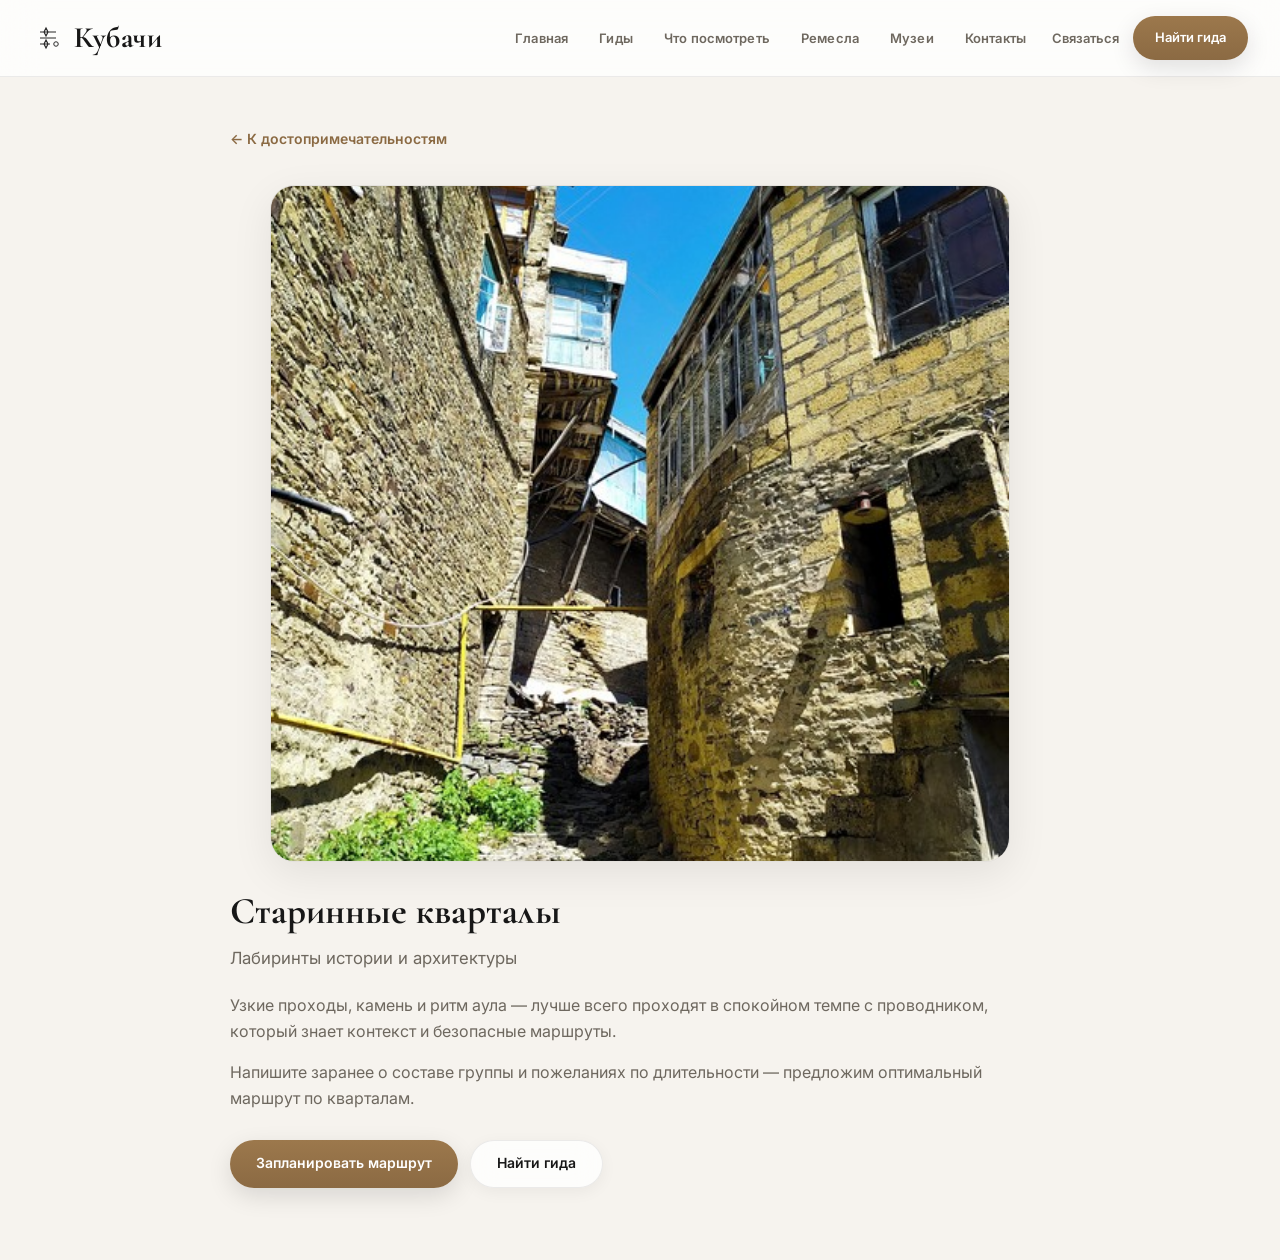
==== attr-quarters.html @ 656a295f "Add static site files" ====
<!doctype html>
<html lang="ru">
  <head>
    <meta charset="utf-8" />
    <meta name="viewport" content="width=device-width, initial-scale=1" />
    <title>Старинные кварталы — достопримечательность Кубачи</title>
    <meta
      name="description"
      content="Старинные кварталы Кубачи: лабиринты истории и архитектуры, прогулки с местным гидом."
    />
    <meta name="robots" content="index,follow" />
    <meta name="theme-color" content="#141210" />
    <link rel="preconnect" href="https://fonts.googleapis.com" />
    <link rel="preconnect" href="https://fonts.gstatic.com" crossorigin />
    <link
      href="https://fonts.googleapis.com/css2?family=Cormorant+Garamond:ital,wght@0,600;0,700;1,600&family=Inter:wght@400;500;600;700&display=swap"
      rel="stylesheet"
    />
    <link rel="stylesheet" href="styles.css" />
  </head>
  <body class="page-mc-detail">
    <header class="topbar" id="siteHeader">
      <div class="container topbar-shell">
        <a href="index.html" class="logo logo-wordmark" aria-label="Кубачи — на главную">
          <svg class="logo-ornament" width="32" height="32" viewBox="0 0 32 32" aria-hidden="true" focusable="false">
            <path
              fill="none"
              stroke="currentColor"
              stroke-width="1.2"
              d="M8 10h16M8 16h16M8 22h10M14 6l2 4-2 4-2-4 2-4zm0 12l2 4-2 4-2-4 2-4z"
            />
            <circle cx="24" cy="22" r="2.25" fill="none" stroke="currentColor" stroke-width="1" />
          </svg>
          <span class="logo-wordmark-text">Кубачи</span>
        </a>
        <nav class="nav nav-desktop" aria-label="Основное меню">
          <a href="index.html#hero" class="nav-link">Главная</a>
          <a href="index.html#guides" class="nav-link">Гиды</a>
          <a href="index.html#what-see" class="nav-link">Что посмотреть</a>
          <a href="index.html#masters" class="nav-link">Ремесла</a>
          <a href="index.html#museums-map" class="nav-link">Музеи</a>
          <a href="index.html#contacts" class="nav-link">Контакты</a>
        </nav>
        <div class="topbar-actions">
          <a href="index.html#contacts" class="topbar-quiet-link">Связаться</a>
          <a href="index.html#guides" class="btn btn-primary btn-header-cta">Найти гида</a>
          <button
            type="button"
            class="nav-burger"
            id="navBurger"
            aria-label="Открыть меню"
            aria-expanded="false"
            aria-controls="mobileNavPanel"
          >
            <span class="nav-burger-bar" aria-hidden="true"></span>
            <span class="nav-burger-bar" aria-hidden="true"></span>
            <span class="nav-burger-bar" aria-hidden="true"></span>
          </button>
        </div>
      </div>
      <div class="mobile-nav" id="mobileNavPanel" aria-hidden="true">
        <nav class="mobile-nav-inner" aria-label="Мобильное меню">
          <a href="index.html#hero" class="nav-link nav-link--mobile">Главная</a>
          <a href="index.html#guides" class="nav-link nav-link--mobile">Гиды</a>
          <a href="index.html#what-see" class="nav-link nav-link--mobile">Что посмотреть</a>
          <a href="index.html#masters" class="nav-link nav-link--mobile">Ремесла</a>
          <a href="index.html#museums-map" class="nav-link nav-link--mobile">Музеи</a>
          <a href="index.html#contacts" class="nav-link nav-link--mobile">Контакты</a>
          <a href="index.html#guides" class="btn btn-primary btn-mobile-cta">Найти гида</a>
        </nav>
      </div>
    </header>

    <main class="main main--subpage">
      <div class="container mc-detail-wrap">
        <a class="mc-detail-back" href="index.html#attractions-heading">← К достопримечательностям</a>
        <figure class="mc-detail-cover">
          <img
            src="assets/kubachi-attr-02-quarters.png"
            alt="Старинные кварталы Кубачи"
            width="1200"
            height="675"
          />
        </figure>
        <h1 class="mc-detail-h1">Старинные кварталы</h1>
        <p class="mc-detail-lead">Лабиринты истории и архитектуры</p>
        <p class="mc-detail-p">
          Узкие проходы, камень и ритм аула — лучше всего проходят в спокойном темпе с проводником, который знает
          контекст и безопасные маршруты.
        </p>
        <p class="mc-detail-p">
          Напишите заранее о составе группы и пожеланиях по длительности — предложим оптимальный маршрут по кварталам.
        </p>
        <div class="mc-detail-actions">
          <a class="btn btn-primary" href="index.html#contacts">Запланировать маршрут</a>
          <a class="btn btn-secondary" href="index.html#guides">Найти гида</a>
        </div>
      </div>
    </main>
    <script src="js/subpage-nav.js"></script>
  </body>
</html>
---- styles.css ----
/* Generic base */
/* Плавная прокрутка по якорям (#главная, меню и т.д.) */
@media (prefers-reduced-motion: no-preference) {
  html {
    scroll-behavior: smooth;
  }
}

/* Якоря: отступ под фикс. шапку (в т.ч. при переходе с подстраниц /#what-see) */
html {
  scroll-padding-top: calc(var(--header-h) + 16px);
}

/* Точная цель для якорей — заголовки секций (достопримечательности, мастер-классы) */
#attractions-heading,
#masters-heading {
  scroll-margin-top: calc(var(--header-h) + 16px);
}

/* ——— Design tokens ——— */
:root {
  --color-bg: #f6f3ee;
  --color-surface: rgba(255, 255, 255, 0.78);
  --color-text: #171717;
  --color-muted: #6e685f;
  --color-accent-bronze: #8b6a43;
  --color-accent-bronze-hover: #9c784c;
  --color-accent-silver: #b8b1a6;
  --color-border: rgba(23, 23, 23, 0.08);
  --shadow-card: 0 12px 40px rgba(0, 0, 0, 0.08);
  --shadow-btn: 0 8px 24px rgba(0, 0, 0, 0.12);
  --font-serif: "Cormorant Garamond", "Times New Roman", Times, serif;
  --font-sans: "Inter", system-ui, -apple-system, "Segoe UI", Roboto, Arial, Helvetica, sans-serif;
  --radius-lg: 24px;
  --radius-md: 16px;
  --container-max: 1300px;
  --header-h: 76px;
}

body {
  margin: 0;
  font-family: var(--font-sans);
  background: var(--color-bg);
  color: var(--color-text);
  -webkit-font-smoothing: antialiased;
}

/* Мобильные: убираем горизонтальный «уезд» контента (тени, transform, ширина > viewport) */
@media (max-width: 960px) {
  html,
  body {
    overflow-x: hidden;
    max-width: 100%;
  }

  .main {
    overflow-x: clip;
    max-width: 100%;
  }

  /* Сетка и сайдбар не шире экрана — без смещения влево из-за min-content / flex */
  .guides-platform,
  .guides-platform__sidebar,
  .guides-picker-list {
    min-width: 0;
    max-width: 100%;
  }
}

.muted {
  color: var(--color-muted);
}

a {
  color: inherit;
  text-decoration: none;
}

a:hover {
  text-decoration: underline;
}

.sr-only {
  position: absolute;
  width: 1px;
  height: 1px;
  padding: 0;
  margin: -1px;
  overflow: hidden;
  clip: rect(0, 0, 0, 0);
  white-space: nowrap;
  border: 0;
}

.container {
  max-width: var(--container-max);
  margin: 0 auto;
  padding: 0 clamp(18px, 4vw, 32px);
}

@media (max-width: 960px) {
  .container {
    width: 100%;
    max-width: 100%;
    box-sizing: border-box;
  }
}

.main {
  padding-top: 0;
}

/* ——— Header ——— */
.topbar {
  position: fixed;
  top: 0;
  left: 0;
  right: 0;
  z-index: 100;
  background: transparent;
  border-bottom: 1px solid transparent;
  transition:
    background 0.4s ease,
    border-color 0.35s ease,
    box-shadow 0.35s ease,
    backdrop-filter 0.4s ease;
}

.topbar--scrolled {
  background: var(--color-surface);
  backdrop-filter: blur(18px);
  -webkit-backdrop-filter: blur(18px);
  border-bottom-color: var(--color-border);
  box-shadow: 0 1px 0 rgba(255, 255, 255, 0.65) inset;
}

.topbar-shell {
  display: flex;
  align-items: center;
  justify-content: space-between;
  gap: 20px;
  min-height: var(--header-h);
  padding-top: 10px;
  padding-bottom: 10px;
  box-sizing: border-box;
}

.logo-wordmark {
  display: inline-flex;
  align-items: center;
  gap: 10px;
  user-select: none;
  text-decoration: none;
  color: #fff;
  text-shadow: 0 1px 18px rgba(0, 0, 0, 0.35);
  transition: color 0.35s ease, text-shadow 0.35s ease;
}

.topbar--scrolled .logo-wordmark {
  color: var(--color-text);
  text-shadow: none;
}

.logo-wordmark:hover {
  text-decoration: none;
  opacity: 0.92;
}

.logo-ornament {
  flex-shrink: 0;
  opacity: 0.92;
}

.logo-wordmark-text {
  font-family: var(--font-serif);
  font-weight: 700;
  font-size: clamp(1.45rem, 3vw, 1.85rem);
  letter-spacing: 0.02em;
  line-height: 1;
}

.nav-desktop {
  display: flex;
  align-items: center;
  gap: clamp(6px, 1.5vw, 22px);
  flex-wrap: wrap;
  justify-content: flex-end;
  flex: 1;
}

.nav-desktop .nav-link {
  position: relative;
  font-size: 13px;
  font-weight: 600;
  letter-spacing: 0.01em;
  text-transform: none;
  color: rgba(255, 255, 255, 0.88);
  padding: 8px 6px;
  transition: color 0.25s ease, opacity 0.25s ease;
  text-decoration: none;
}

.topbar--scrolled .nav-desktop .nav-link {
  color: var(--color-muted);
}

.nav-desktop .nav-link:hover {
  color: #fff;
  text-decoration: none;
  opacity: 1;
}

.topbar--scrolled .nav-desktop .nav-link:hover {
  color: var(--color-text);
}

.nav-desktop .nav-link::after {
  content: "";
  position: absolute;
  left: 6px;
  right: 6px;
  bottom: 2px;
  height: 2px;
  border-radius: 2px;
  background: currentColor;
  transform: scaleX(0);
  transform-origin: center;
  transition: transform 0.28s ease;
  opacity: 0.55;
}

.nav-desktop .nav-link:hover::after {
  transform: scaleX(1);
}

.nav-desktop .nav-link--active {
  color: #fff;
  font-weight: 700;
}

.topbar--scrolled .nav-desktop .nav-link--active {
  color: var(--color-accent-bronze);
}

.nav-desktop .nav-link--active::after {
  transform: scaleX(1);
  opacity: 1;
  background: var(--color-accent-bronze);
}

.topbar:not(.topbar--scrolled) .nav-desktop .nav-link--active::after {
  background: #fff;
}

.topbar-actions {
  display: flex;
  align-items: center;
  gap: 14px;
  flex-shrink: 0;
}

.topbar-quiet-link {
  font-size: 13px;
  font-weight: 600;
  color: rgba(255, 255, 255, 0.78);
  text-decoration: none;
  transition: color 0.25s ease;
  display: none;
}

@media (min-width: 900px) {
  .topbar-quiet-link {
    display: inline;
  }
}

.topbar-quiet-link:hover {
  color: #fff;
  text-decoration: none;
}

.topbar--scrolled .topbar-quiet-link {
  color: var(--color-muted);
}

.topbar--scrolled .topbar-quiet-link:hover {
  color: var(--color-text);
}

.nav-burger {
  display: none;
  flex-direction: column;
  justify-content: center;
  gap: 5px;
  width: 44px;
  height: 44px;
  padding: 0;
  border: none;
  border-radius: var(--radius-md);
  background: rgba(255, 255, 255, 0.12);
  cursor: pointer;
  transition: background 0.25s ease, transform 0.2s ease;
}

.topbar--scrolled .nav-burger {
  background: rgba(23, 23, 23, 0.06);
}

.nav-burger:hover {
  background: rgba(255, 255, 255, 0.2);
}

.topbar--scrolled .nav-burger:hover {
  background: rgba(23, 23, 23, 0.1);
}

.nav-burger-bar {
  display: block;
  width: 20px;
  height: 2px;
  margin: 0 auto;
  background: #fff;
  border-radius: 2px;
  transition: transform 0.3s ease, opacity 0.3s ease;
}

.topbar--scrolled .nav-burger-bar {
  background: var(--color-text);
}

@media (max-width: 899px) {
  .nav-desktop {
    display: none;
  }

  .nav-burger {
    display: inline-flex;
  }

  .btn-header-cta {
    display: none;
  }
}

body.nav-open .nav-burger-bar:nth-child(1) {
  transform: translateY(7px) rotate(45deg);
}

body.nav-open .nav-burger-bar:nth-child(2) {
  opacity: 0;
}

body.nav-open .nav-burger-bar:nth-child(3) {
  transform: translateY(-7px) rotate(-45deg);
}

.mobile-nav {
  display: none;
  position: fixed;
  left: 0;
  right: 0;
  top: var(--header-h);
  bottom: 0;
  background: rgba(246, 243, 238, 0.97);
  backdrop-filter: blur(16px);
  -webkit-backdrop-filter: blur(16px);
  padding: 20px clamp(18px, 4vw, 32px) 32px;
  z-index: 99;
  overflow-y: auto;
  animation: mobileNavIn 0.35s ease both;
}

.mobile-nav--open {
  display: block;
}

@keyframes mobileNavIn {
  from {
    opacity: 0;
    transform: translateY(-8px);
  }
  to {
    opacity: 1;
    transform: translateY(0);
  }
}

.mobile-nav-inner {
  display: flex;
  flex-direction: column;
  gap: 4px;
  max-width: var(--container-max);
  margin: 0 auto;
}

.nav-link--mobile {
  display: block;
  padding: 14px 12px;
  font-size: 16px;
  font-weight: 600;
  color: var(--color-text);
  border-radius: var(--radius-md);
  transition: background 0.2s ease;
  text-decoration: none;
}

.nav-link--mobile:hover {
  background: rgba(23, 23, 23, 0.05);
  text-decoration: none;
}

.nav-link--mobile.nav-link--active {
  color: var(--color-accent-bronze);
  background: rgba(139, 106, 67, 0.08);
}

.btn-mobile-cta {
  margin-top: 16px;
  width: 100%;
  justify-content: center;
}

/* ——— Buttons (global) ——— */
.btn {
  display: inline-flex;
  align-items: center;
  justify-content: center;
  min-height: 48px;
  padding: 0 26px;
  border-radius: 999px;
  font-family: var(--font-sans);
  font-weight: 600;
  font-size: 14px;
  line-height: 1.2;
  border: none;
  cursor: pointer;
  text-decoration: none;
  box-sizing: border-box;
  transition:
    transform 0.22s ease,
    box-shadow 0.22s ease,
    background 0.22s ease,
    border-color 0.22s ease,
    color 0.22s ease;
}

.btn:hover {
  text-decoration: none;
}

.btn-primary {
  background: linear-gradient(180deg, var(--color-accent-bronze-hover) 0%, var(--color-accent-bronze) 100%);
  color: #fff;
  box-shadow: var(--shadow-btn);
}

.btn-primary:hover {
  transform: translateY(-2px);
  box-shadow: 0 12px 32px rgba(139, 106, 67, 0.35);
}

.btn-primary:active {
  transform: translateY(0);
}

.btn-secondary {
  background: rgba(255, 255, 255, 0.14);
  color: #fff;
  border: 1px solid rgba(255, 255, 255, 0.42);
  backdrop-filter: blur(12px);
  -webkit-backdrop-filter: blur(12px);
  box-shadow: 0 4px 20px rgba(0, 0, 0, 0.12);
}

.btn-secondary:hover {
  background: rgba(255, 255, 255, 0.26);
  border-color: rgba(255, 255, 255, 0.55);
  transform: translateY(-2px);
}

/* Светлый secondary: секции, карточка гида справа, подстраницы mc и attr */
.section .btn-secondary,
.guides-platform__detail .guide-detail-card__actions .btn-secondary,
.guide-detail-card__actions .btn-secondary,
.mc-detail-actions .btn-secondary {
  background: var(--color-surface);
  color: var(--color-text);
  border: 1px solid var(--color-border);
  backdrop-filter: blur(14px);
  -webkit-backdrop-filter: blur(14px);
  box-shadow: 0 4px 16px rgba(0, 0, 0, 0.05);
}

.section .btn-secondary:hover,
.guides-platform__detail .guide-detail-card__actions .btn-secondary:hover,
.guide-detail-card__actions .btn-secondary:hover,
.mc-detail-actions .btn-secondary:hover {
  background: #fff;
  border-color: rgba(23, 23, 23, 0.12);
}

.btn-header-cta {
  min-height: 44px;
  padding: 0 22px;
  font-size: 13px;
  box-shadow: 0 6px 20px rgba(0, 0, 0, 0.2);
}

.topbar:not(.topbar--scrolled) .btn-header-cta {
  background: rgba(255, 255, 255, 0.14);
  border: 1px solid rgba(255, 255, 255, 0.35);
  color: #fff;
  backdrop-filter: blur(10px);
}

.topbar:not(.topbar--scrolled) .btn-header-cta:hover {
  background: rgba(255, 255, 255, 0.24);
  border-color: rgba(255, 255, 255, 0.5);
}

.topbar--scrolled .btn-header-cta {
  background: linear-gradient(180deg, var(--color-accent-bronze-hover) 0%, var(--color-accent-bronze) 100%);
  color: #fff;
  border: none;
}

@media (prefers-reduced-motion: reduce) {
  .btn-primary:hover,
  .btn-secondary:hover {
    transform: none;
  }

  .mobile-nav {
    animation: none;
  }
}

/* Якорь навигации «Главная» — сразу под hero, с отступом под фикс. шапку */
.anchor-below-hero {
  scroll-margin-top: calc(var(--header-h) + 12px);
  height: 1px;
  margin: 0;
  padding: 0;
  overflow: hidden;
  pointer-events: none;
  visibility: hidden;
}

/* Hero */
.hero {
  position: relative;
  overflow: hidden;
  /* Прямые углы — фон героя без скруглений, до краёв окна */
  border-radius: 0;
  margin: 0;
  background: #141210;
  min-height: min(78vh, 720px);
  display: flex;
  align-items: stretch;
  scroll-margin-top: calc(var(--header-h) + 10px);
}

.hero-bg {
  position: absolute;
  inset: 0;
  background-image:
    linear-gradient(105deg, rgba(10, 9, 8, 0.75) 0%, rgba(10, 9, 8, 0.35) 42%, rgba(10, 9, 8, 0.2) 100%),
    linear-gradient(0deg, rgba(10, 9, 8, 0.55) 0%, rgba(10, 9, 8, 0.05) 48%, rgba(10, 9, 8, 0.45) 100%),
    radial-gradient(ellipse 90% 70% at 70% 40%, rgba(0, 0, 0, 0.15) 0%, rgba(0, 0, 0, 0.55) 100%),
    url("assets/kubachi-attr-05-village.png");
  background-size: cover;
  background-position: center;
  filter: saturate(1.05) contrast(1.04);
  transform: scale(1.02);
}

.hero-inner {
  position: relative;
  display: flex;
  align-items: center;
  justify-content: flex-start;
  padding: calc(var(--header-h) + clamp(28px, 5vw, 52px)) 0 clamp(48px, 8vw, 88px);
  width: 100%;
  min-height: min(78vh, 720px);
}

.hero-content {
  max-width: 38rem;
  margin: 0;
  padding-right: 12px;
  color: #fff;
  text-align: left;
}

.hero-kicker {
  font-size: 11px;
  font-weight: 700;
  letter-spacing: 0.2em;
  text-transform: uppercase;
  color: rgba(255, 255, 255, 0.72);
  margin: 0 0 16px;
}

.hero-title {
  margin: 0 0 18px;
  font-family: var(--font-serif);
  font-weight: 700;
  font-size: clamp(2rem, 5.2vw, 3.75rem);
  line-height: 1.08;
  letter-spacing: -0.02em;
  text-shadow: 0 2px 40px rgba(0, 0, 0, 0.35);
}

.hero-sub {
  margin: 0 0 28px;
  max-width: 32rem;
  font-size: clamp(0.95rem, 1.35vw, 1.08rem);
  line-height: 1.65;
  color: rgba(255, 255, 255, 0.82);
  font-weight: 400;
}

.hero-actions {
  display: flex;
  gap: 14px;
  flex-wrap: wrap;
  align-items: center;
  margin-bottom: 28px;
}

.hero-chips {
  list-style: none;
  margin: 0 0 22px;
  padding: 0;
  display: flex;
  flex-wrap: wrap;
  gap: 8px;
}

.hero-chip {
  font-size: 12px;
  font-weight: 600;
  padding: 7px 14px;
  border-radius: 999px;
  background: rgba(255, 255, 255, 0.1);
  border: 1px solid rgba(255, 255, 255, 0.18);
  color: rgba(255, 255, 255, 0.88);
  backdrop-filter: blur(8px);
}

.hero-trust {
  list-style: none;
  margin: 0;
  padding: 16px 0 0;
  border-top: 1px solid rgba(255, 255, 255, 0.14);
  display: flex;
  flex-wrap: wrap;
  gap: clamp(12px, 3vw, 28px);
  font-size: 13px;
  font-weight: 500;
  color: rgba(255, 255, 255, 0.72);
}

.hero-trust__num {
  font-weight: 700;
  color: #fff;
  margin-right: 4px;
}

@media (max-width: 640px) {
  .hero-inner {
    justify-content: center;
    text-align: center;
  }

  .hero-content {
    text-align: center;
    margin: 0 auto;
    padding-right: 0;
  }

  .hero-actions {
    justify-content: center;
    flex-direction: column;
    width: 100%;
  }

  .hero-actions .btn {
    width: 100%;
    max-width: 320px;
  }

  .hero-chips {
    justify-content: center;
  }

  .hero-trust {
    justify-content: center;
    text-align: center;
  }
}

/* Sections */
.section {
  margin: clamp(28px, 4vw, 40px) 0;
  scroll-margin-top: calc(var(--header-h) + 12px);
}

/* После удаления фоновых полос между блоками — чуть больше воздуха, чтобы ритм страницы не «схлопнулся» */
#what-see.section-attractions {
  margin-top: clamp(40px, 6vw, 56px);
}

#masters.section-attractions {
  margin-top: clamp(40px, 6vw, 56px);
}

.section-alt {
  background: rgba(255, 255, 255, 0.65);
  border-radius: var(--radius-lg);
  padding: clamp(24px, 3vw, 32px) 0;
  border: 1px solid var(--color-border);
}

/* ——— Главная: лёгкие смысловые блоки (без тяжёлого лендинга) ——— */
.home-section {
  margin: clamp(26px, 3.8vw, 38px) 0;
}

.home-section--first {
  margin-top: clamp(20px, 3.2vw, 32px);
}

.home-section-head {
  max-width: 42rem;
  margin: 0 auto clamp(22px, 3.2vw, 28px);
  text-align: center;
  padding: 0 clamp(4px, 2vw, 12px);
}

.home-section-head--faq {
  margin-bottom: clamp(18px, 2.5vw, 24px);
}

.home-section-title {
  margin: 0 0 12px;
  font-family: var(--font-serif);
  font-size: clamp(1.65rem, 3vw, 2.1rem);
  font-weight: 700;
  letter-spacing: -0.02em;
  color: var(--color-text);
  line-height: 1.15;
}

.home-section-lead {
  margin: 0;
  font-size: 0.98rem;
  line-height: 1.62;
  color: var(--color-muted);
  text-align: left;
}

.home-section-lead--short {
  text-align: center;
  max-width: 36rem;
  margin-left: auto;
  margin-right: auto;
}

.home-section-foot {
  margin: clamp(18px, 2.5vw, 24px) 0 0;
  max-width: 40rem;
  margin-left: auto;
  margin-right: auto;
  font-size: 0.95rem;
  line-height: 1.6;
  color: var(--color-muted);
  text-align: center;
  padding: 0 clamp(4px, 2vw, 12px);
}

.home-card {
  margin: 0;
  padding: clamp(14px, 2vw, 18px) clamp(16px, 2.2vw, 20px);
  background: rgba(255, 255, 255, 0.88);
  border: 1px solid var(--color-border);
  border-radius: var(--radius-md);
  box-shadow: 0 4px 18px rgba(0, 0, 0, 0.035);
}

.home-card-title {
  margin: 0 0 8px;
  font-size: 1rem;
  font-weight: 700;
  letter-spacing: -0.01em;
  color: var(--color-text);
  line-height: 1.3;
}

.home-card-text {
  margin: 0;
  font-size: 0.9rem;
  line-height: 1.55;
  color: var(--color-muted);
}

.home-why-grid {
  display: grid;
  grid-template-columns: repeat(2, minmax(0, 1fr));
  gap: 12px 14px;
  max-width: 900px;
  margin: 0 auto;
}

.home-routes-grid {
  display: grid;
  grid-template-columns: repeat(3, minmax(0, 1fr));
  gap: 14px;
  max-width: 1100px;
  margin: 0 auto;
}

.home-route-meta {
  margin: 0 0 10px;
  font-size: 12px;
  font-weight: 700;
  letter-spacing: 0.06em;
  text-transform: uppercase;
  color: var(--color-accent-bronze);
}

.home-section--soft .container {
  max-width: calc(var(--container-max) + 8px);
  background: rgba(255, 255, 255, 0.55);
  border: 1px solid var(--color-border);
  border-radius: var(--radius-lg);
  padding: clamp(20px, 3vw, 28px) clamp(16px, 3.5vw, 28px);
  box-shadow: 0 6px 26px rgba(0, 0, 0, 0.04);
}

.home-steps {
  list-style: none;
  margin: 0 auto;
  padding: 0;
  max-width: 52rem;
  display: grid;
  gap: 10px 14px;
  grid-template-columns: repeat(2, minmax(0, 1fr));
}

.home-step {
  display: flex;
  gap: 12px;
  align-items: flex-start;
  padding: 12px 14px;
  border-radius: var(--radius-md);
  border: 1px solid rgba(23, 23, 23, 0.07);
  background: rgba(255, 255, 255, 0.65);
}

.home-step-num {
  flex: 0 0 28px;
  height: 28px;
  display: inline-flex;
  align-items: center;
  justify-content: center;
  border-radius: 999px;
  font-size: 13px;
  font-weight: 800;
  color: #fff;
  background: linear-gradient(180deg, var(--color-accent-bronze-hover) 0%, var(--color-accent-bronze) 100%);
}

.home-step-text {
  font-size: 0.9rem;
  line-height: 1.5;
  color: var(--color-muted);
}

.home-audience {
  list-style: none;
  margin: 0 auto;
  padding: 0;
  max-width: 44rem;
  display: grid;
  grid-template-columns: repeat(2, minmax(0, 1fr));
  gap: 10px 20px;
}

.home-audience li {
  position: relative;
  padding-left: 22px;
  font-size: 0.92rem;
  line-height: 1.5;
  color: var(--color-muted);
}

.home-audience li::before {
  content: "";
  position: absolute;
  left: 0;
  top: 0.45em;
  width: 8px;
  height: 8px;
  border-radius: 50%;
  background: var(--color-accent-bronze);
  opacity: 0.75;
}

.home-section--faq .home-faq-list {
  max-width: 40rem;
  margin: 0 auto;
}

.home-faq-item {
  border-bottom: 1px solid rgba(23, 23, 23, 0.08);
  padding: 4px 0;
}

.home-faq-item:last-child {
  border-bottom: none;
}

.home-faq-q {
  cursor: pointer;
  list-style: none;
  font-size: 0.95rem;
  font-weight: 600;
  color: var(--color-text);
  padding: 12px 8px 12px 4px;
  line-height: 1.35;
  display: flex;
  align-items: flex-start;
  justify-content: space-between;
  gap: 12px;
}

.home-faq-q::-webkit-details-marker {
  display: none;
}

.home-faq-q::after {
  content: "";
  flex: 0 0 8px;
  width: 8px;
  height: 8px;
  margin-top: 0.35em;
  margin-right: 2px;
  border-right: 2px solid var(--color-accent-bronze);
  border-bottom: 2px solid var(--color-accent-bronze);
  transform: rotate(45deg);
  transition: transform 0.2s ease;
  opacity: 0.65;
}

.home-faq-item[open] .home-faq-q::after {
  transform: rotate(225deg);
  margin-top: 0.5em;
}

.home-faq-item .home-faq-q:focus {
  outline: none;
}

.home-faq-item .home-faq-q:focus-visible {
  outline: 2px solid rgba(139, 106, 67, 0.45);
  outline-offset: 3px;
  border-radius: 8px;
}

.home-faq-a {
  margin: 0 4px 14px;
  padding-top: 2px;
  font-size: 0.9rem;
  line-height: 1.55;
  color: var(--color-muted);
}

@media (max-width: 720px) {
  .home-why-grid,
  .home-routes-grid,
  .home-steps,
  .home-audience {
    grid-template-columns: 1fr;
  }

  .home-section-lead {
    text-align: center;
  }

  .home-step {
    padding: 12px;
  }
}

@media (prefers-reduced-motion: reduce) {
  .home-faq-q::after {
    transition: none;
  }
}

/* ——— Музеи на карте (Яндекс) ——— */
.section-museums-map {
  margin: clamp(32px, 5vw, 48px) 0;
}

.museums-map-eyebrow {
  margin-bottom: 10px;
}

.museums-map-head {
  max-width: 46rem;
  margin-bottom: clamp(24px, 4vw, 32px);
}

.museums-map-title {
  margin: 0 0 12px;
  font-family: var(--font-serif);
  font-size: clamp(1.75rem, 3.2vw, 2.25rem);
  font-weight: 700;
  letter-spacing: -0.02em;
  color: var(--color-text);
  line-height: 1.15;
}

.museums-map-sub {
  margin: 0;
  font-size: 1.02rem;
  line-height: 1.6;
  color: var(--color-muted);
}

.museums-map-layout {
  display: grid;
  grid-template-columns: minmax(0, 1fr) minmax(0, 1.12fr);
  gap: clamp(20px, 3vw, 28px);
  align-items: start;
}

.museums-map-list {
  list-style: none;
  margin: 0;
  padding: 0;
  display: flex;
  flex-direction: column;
  gap: 14px;
}

.museums-map-list-item {
  margin: 0;
}

.museums-map-card {
  margin: 0;
  padding: clamp(16px, 2vw, 20px) clamp(18px, 2.2vw, 22px);
  text-align: left;
  background: rgba(255, 255, 255, 0.92);
  border: 1px solid var(--color-border);
  border-radius: var(--radius-md);
  box-shadow: 0 4px 20px rgba(0, 0, 0, 0.04);
  cursor: pointer;
  transition:
    border-color 0.25s ease,
    box-shadow 0.25s ease,
    transform 0.25s ease,
    background 0.25s ease;
}

.museums-map-card:hover {
  border-color: rgba(139, 106, 67, 0.28);
  box-shadow: 0 10px 32px rgba(0, 0, 0, 0.07);
  transform: translateY(-1px);
}

.museums-map-card:focus {
  outline: none;
}

.museums-map-card:focus-visible {
  box-shadow:
    0 0 0 2px #f6f3ee,
    0 0 0 4px rgba(139, 106, 67, 0.45),
    0 10px 32px rgba(0, 0, 0, 0.07);
}

.museums-map-card--active {
  border-color: rgba(139, 106, 67, 0.45);
  background: linear-gradient(135deg, rgba(255, 252, 248, 0.98) 0%, rgba(255, 255, 255, 0.96) 100%);
  box-shadow:
    0 0 0 1px rgba(139, 106, 67, 0.12),
    0 12px 36px rgba(139, 106, 67, 0.12);
}

.museums-map-card-title {
  margin: 0 0 8px;
  font-size: 1.05rem;
  font-weight: 700;
  letter-spacing: -0.01em;
  color: var(--color-text);
  line-height: 1.3;
}

.museums-map-card--active .museums-map-card-title {
  color: var(--color-accent-bronze);
}

.museums-map-card-desc {
  margin: 0 0 10px;
  font-size: 0.92rem;
  line-height: 1.55;
  color: var(--color-muted);
}

.museums-map-card-address {
  margin: 0 0 14px;
  font-size: 0.82rem;
  line-height: 1.45;
  color: #8a847a;
}

.museums-map-card-actions {
  display: flex;
  flex-wrap: wrap;
  align-items: center;
  gap: 10px 14px;
}

.museums-map-card-pill {
  font-size: 11px;
  font-weight: 700;
  letter-spacing: 0.08em;
  text-transform: uppercase;
  color: var(--color-accent-bronze);
  padding: 5px 10px;
  border-radius: 999px;
  background: rgba(139, 106, 67, 0.1);
  border: 1px solid rgba(139, 106, 67, 0.2);
}

.museums-map-card-link {
  font-size: 13px;
  font-weight: 600;
  color: var(--color-accent-bronze);
  text-decoration: none;
  border-bottom: 1px solid rgba(139, 106, 67, 0.35);
  padding-bottom: 1px;
}

.museums-map-card-link:hover {
  text-decoration: none;
  border-bottom-color: var(--color-accent-bronze);
  color: var(--color-accent-bronze-hover);
}

.museums-map-mapwrap {
  position: relative;
  min-height: min(520px, 60vh);
}

@media (min-width: 900px) {
  .museums-map-mapwrap {
    position: sticky;
    top: calc(var(--header-h) + 16px);
  }
}

.museums-map-canvas {
  width: 100%;
  min-height: min(520px, 60vh);
  height: min(640px, 72vh);
  border-radius: var(--radius-lg);
  overflow: hidden;
  border: 1px solid var(--color-border);
  box-shadow: var(--shadow-card);
  background: #e8e6e2;
}

.section-museums-map--fallback .museums-map-canvas {
  padding: 0;
}

.museums-map-iframe {
  display: block;
  width: 100%;
  height: 100%;
  min-height: min(520px, 60vh);
  border: 0;
}

.museums-map-hint {
  margin: 12px 0 0;
  font-size: 13px;
  line-height: 1.5;
}

.museums-map-hint code {
  font-size: 0.88em;
  padding: 2px 6px;
  border-radius: 6px;
  background: rgba(139, 106, 67, 0.08);
  color: var(--color-text);
}

.museums-map-foot {
  margin: clamp(20px, 3vw, 28px) 0 0;
  font-size: 0.9rem;
  line-height: 1.55;
  max-width: 48rem;
}

.museums-map-foot a {
  color: var(--color-accent-bronze);
  font-weight: 600;
  text-decoration: none;
  border-bottom: 1px solid rgba(139, 106, 67, 0.35);
}

.museums-map-foot a:hover {
  border-bottom-color: var(--color-accent-bronze);
}

@media (max-width: 899px) {
  .museums-map-layout {
    grid-template-columns: 1fr;
  }

  .museums-map-mapwrap {
    position: relative;
    top: auto;
    min-height: 320px;
  }

  .museums-map-canvas {
    height: 420px;
    min-height: 360px;
  }

  .museums-map-iframe {
    min-height: 360px;
  }
}

@media (prefers-reduced-motion: reduce) {
  .museums-map-card {
    transition: none;
  }

  .museums-map-card:hover {
    transform: none;
  }
}

/* Футер / контакты (в духе отельных сайтов: тёмный блок, колонки, акценты) */
.site-footer {
  position: relative;
  margin-top: 40px;
  scroll-margin-top: calc(var(--header-h) + 12px);
  background: linear-gradient(165deg, #252019 0%, #1a1612 42%, #12100e 100%);
  color: rgba(255, 255, 255, 0.9);
  padding: 0 0 28px;
}

.site-footer-accent {
  height: 3px;
  background: linear-gradient(90deg, transparent, rgba(196, 165, 116, 0.55), rgba(230, 210, 170, 0.35), rgba(196, 165, 116, 0.55), transparent);
}

.site-footer-inner {
  padding-top: 40px;
}

.site-footer-main {
  display: grid;
  grid-template-columns: minmax(0, 280px) 1fr;
  gap: 40px 48px;
  align-items: start;
  padding-bottom: 36px;
  border-bottom: 1px solid rgba(255, 255, 255, 0.08);
}

.site-footer-intro {
  padding-right: 12px;
}

.site-footer-brand {
  text-decoration: none;
  display: inline-block;
  margin-bottom: 14px;
}

.site-footer-brand-text {
  font-family: var(--font-serif);
  font-weight: 700;
  font-size: 1.65rem;
  letter-spacing: 0.04em;
  color: #f5f0e8;
}

.site-footer-brand:hover .site-footer-brand-text {
  color: #fff;
}

.site-footer-lead {
  margin: 0;
  font-size: 14px;
  line-height: 1.65;
  color: rgba(255, 255, 255, 0.62);
}

.site-footer-columns {
  display: grid;
  grid-template-columns: repeat(3, minmax(0, 1fr));
  gap: 28px 36px;
}

.site-footer-heading {
  margin: 0 0 18px;
  font-size: 11px;
  font-weight: 900;
  letter-spacing: 0.2em;
  text-transform: uppercase;
  color: rgba(255, 255, 255, 0.45);
}

.site-footer-list {
  list-style: none;
  margin: 0;
  padding: 0;
}

.site-footer-item {
  margin: 0 0 18px;
  padding-bottom: 16px;
  border-bottom: 1px solid rgba(255, 255, 255, 0.06);
}

.site-footer-item:last-child {
  margin-bottom: 0;
  padding-bottom: 0;
  border-bottom: none;
}

.site-footer-label {
  display: block;
  font-size: 11px;
  font-weight: 800;
  letter-spacing: 0.08em;
  text-transform: uppercase;
  color: rgba(255, 255, 255, 0.4);
  margin-bottom: 6px;
}

.site-footer-value {
  display: block;
  font-size: 15px;
  font-weight: 600;
  line-height: 1.45;
  color: rgba(255, 255, 255, 0.92);
}

.site-footer-value--soft {
  font-weight: 500;
  font-size: 14px;
  color: rgba(255, 255, 255, 0.55);
}

.site-footer-link-strong {
  font-size: 18px;
  font-weight: 800;
  letter-spacing: 0.02em;
  color: #fff;
  text-decoration: none;
  transition: color 0.2s ease, opacity 0.2s ease;
}

.site-footer-link-strong:hover {
  color: #e8d5b5;
  text-decoration: none;
}

.site-footer-link {
  font-size: 15px;
  font-weight: 600;
  color: rgba(255, 255, 255, 0.88);
  text-decoration: underline;
  text-decoration-color: rgba(255, 255, 255, 0.25);
  text-underline-offset: 4px;
  word-break: break-word;
}

.site-footer-link:hover {
  color: #fff;
  text-decoration-color: rgba(232, 213, 181, 0.6);
}

.site-footer-col--cta .site-footer-heading {
  margin-bottom: 12px;
}

.site-footer-cta-text {
  margin: 0 0 20px;
  font-size: 14px;
  line-height: 1.6;
  color: rgba(255, 255, 255, 0.58);
}

.site-footer-actions {
  display: flex;
  flex-direction: column;
  gap: 12px;
}

.site-footer-btn {
  display: inline-flex;
  align-items: center;
  justify-content: center;
  padding: 14px 22px;
  border-radius: 12px;
  font-weight: 800;
  font-size: 13px;
  letter-spacing: 0.06em;
  text-transform: uppercase;
  text-decoration: none;
  text-align: center;
  transition:
    background 0.2s ease,
    color 0.2s ease,
    border-color 0.2s ease,
    transform 0.15s ease;
}

.site-footer-btn--primary {
  background: #fff;
  color: #1a1612;
  border: 1px solid #fff;
}

.site-footer-btn--primary:hover {
  background: #f5f0e8;
  color: #000;
  text-decoration: none;
  transform: translateY(-1px);
}

.site-footer-btn--outline {
  background: transparent;
  color: rgba(255, 255, 255, 0.92);
  border: 1px solid rgba(255, 255, 255, 0.35);
}

.site-footer-btn--outline:hover {
  border-color: rgba(232, 213, 181, 0.7);
  color: #fff;
  text-decoration: none;
  background: rgba(255, 255, 255, 0.06);
}

.site-footer-bottom {
  padding-top: 24px;
  display: flex;
  flex-wrap: wrap;
  gap: 12px 32px;
  align-items: baseline;
  justify-content: space-between;
}

.site-footer-copy {
  margin: 0;
  font-size: 13px;
  font-weight: 700;
  color: rgba(255, 255, 255, 0.45);
}

.site-footer-disclaimer {
  margin: 0;
  font-size: 12px;
  line-height: 1.5;
  color: rgba(255, 255, 255, 0.35);
  max-width: 520px;
  text-align: right;
}

@media (max-width: 960px) {
  .site-footer-main {
    grid-template-columns: 1fr;
    gap: 32px;
  }

  .site-footer-columns {
    grid-template-columns: 1fr 1fr;
  }

  .site-footer-col--cta {
    grid-column: 1 / -1;
  }

  .site-footer-disclaimer {
    text-align: left;
  }
}

@media (max-width: 600px) {
  .site-footer-columns {
    grid-template-columns: 1fr;
  }

  .site-footer-bottom {
    flex-direction: column;
    align-items: flex-start;
  }
}

.section-header {
  display: flex;
  align-items: flex-end;
  justify-content: space-between;
  gap: 14px;
  margin-bottom: 12px;
}

.section-title {
  font-weight: 900;
  letter-spacing: 0.06em;
  font-size: 14px;
}

.section-sub {
  margin-top: 8px;
  font-size: 13px;
}

.section-counter {
  font-weight: 800;
}

/* ——— Секция гидов (платформа выбора) ——— */
.section-guides {
  margin-top: clamp(32px, 5vw, 56px);
}

.container-guides {
  max-width: var(--container-max);
}

.guides-head {
  text-align: center;
  max-width: 40rem;
  margin: 0 auto clamp(36px, 5vw, 52px);
  padding: 0 8px;
}

.text-eyebrow {
  margin: 0 0 10px;
  font-size: 11px;
  font-weight: 700;
  letter-spacing: 0.18em;
  text-transform: uppercase;
  color: var(--color-muted);
}

.guides-section-title {
  margin: 0 0 14px;
  font-family: var(--font-serif);
  font-weight: 700;
  font-size: clamp(1.85rem, 3.5vw, 2.5rem);
  letter-spacing: -0.02em;
  color: var(--color-text);
  line-height: 1.15;
}

.guides-section-lead {
  margin: 0;
  font-size: 1rem;
  line-height: 1.65;
  color: var(--color-muted);
}

.guides-platform {
  display: grid;
  grid-template-columns: minmax(0, 340px) minmax(0, 1fr);
  gap: clamp(20px, 3vw, 36px);
  /* Одна строка — обе колонки по высоте как у карточки гида справа */
  align-items: stretch;
}

.guides-platform__sidebar {
  position: sticky;
  top: calc(var(--header-h) + 16px);
  display: flex;
  flex-direction: column;
  min-height: 0;
  align-self: stretch;
}

.guides-picker-list {
  flex: 1 1 auto;
  display: flex;
  flex-direction: column;
  gap: 12px;
  min-height: 0;
  overflow: visible;
  padding: 0 2px 0 0;
}

.guides-error {
  font-size: 14px;
  color: #8b2942;
  padding: 12px;
  background: rgba(139, 41, 66, 0.06);
  border-radius: var(--radius-md);
}

.guide-picker-card {
  display: block;
  width: 100%;
  text-align: left;
  padding: 0;
  overflow: hidden;
  border: 1px solid rgba(23, 23, 23, 0.1);
  border-radius: var(--radius-lg);
  background: #1c1916;
  cursor: pointer;
  transition:
    border-color 0.28s ease,
    box-shadow 0.28s ease,
    transform 0.28s ease;
  font: inherit;
  color: inherit;
  box-sizing: border-box;
  box-shadow: 0 8px 28px rgba(0, 0, 0, 0.08);
}

.guide-picker-card:hover {
  border-color: rgba(139, 106, 67, 0.42);
  box-shadow: 0 14px 40px rgba(0, 0, 0, 0.12);
  transform: translateY(-3px);
}

.guide-picker-card:focus {
  outline: none;
}

.guide-picker-card:focus-visible {
  box-shadow:
    0 0 0 2px #f6f3ee,
    0 0 0 5px rgba(139, 106, 67, 0.55),
    0 14px 40px rgba(0, 0, 0, 0.12);
}

.guide-picker-card--active {
  border-color: rgba(139, 106, 67, 0.55);
  box-shadow:
    0 0 0 2px rgba(246, 243, 238, 0.95),
    0 0 0 4px rgba(139, 106, 67, 0.42),
    0 12px 36px rgba(0, 0, 0, 0.12);
  transform: translateY(-2px);
}

.guide-picker-card__visual {
  position: relative;
  display: block;
  width: 100%;
  aspect-ratio: 4 / 5;
  overflow: hidden;
  background: #2a2520;
  isolation: isolate;
}

.guide-picker-card__photo {
  width: 100%;
  height: 100%;
  object-fit: cover;
  object-position: center 22%;
  display: block;
  transform: scale(1.02);
  transition: transform 0.45s cubic-bezier(0.22, 1, 0.36, 1);
  z-index: 0;
}

.guide-picker-card:hover .guide-picker-card__photo,
.guide-picker-card--active .guide-picker-card__photo {
  transform: scale(1.06);
}

.guide-picker-card__scrim {
  position: absolute;
  inset: 0;
  z-index: 1;
  background: linear-gradient(
    180deg,
    rgba(8, 7, 6, 0) 0%,
    rgba(8, 7, 6, 0.2) 40%,
    rgba(8, 7, 6, 0.78) 74%,
    rgba(5, 4, 3, 0.96) 100%
  );
  pointer-events: none;
}

.guide-picker-card__overlay {
  position: absolute;
  left: 0;
  right: 0;
  bottom: 0;
  padding: clamp(12px, 3vw, 16px) clamp(12px, 2.5vw, 16px) clamp(14px, 3vw, 18px);
  z-index: 2;
  pointer-events: none;
  /* не flex: внутри — блочная вёрстка, иначе -webkit-line-clamp на ПК часто даёт нулевую высоту */
  display: block;
}

/* Подложка под текст: читаемость на любом фото */
.guide-picker-card__textplate {
  display: block;
  width: 100%;
  box-sizing: border-box;
  padding: 12px 14px 13px;
  border-radius: calc(var(--radius-md) - 2px);
  background: rgba(14, 11, 9, 0.9);
  border: 1px solid rgba(255, 255, 255, 0.12);
  backdrop-filter: blur(12px);
  -webkit-backdrop-filter: blur(12px);
  box-shadow: 0 10px 32px rgba(0, 0, 0, 0.35);
}

.guide-picker-card__name {
  margin: 0 0 5px;
  font-family: var(--font-serif);
  font-weight: 700;
  font-size: clamp(1.08rem, 2.8vw, 1.28rem);
  line-height: 1.12;
  letter-spacing: -0.02em;
  color: #fff;
  display: -webkit-box;
  -webkit-line-clamp: 2;
  -webkit-box-orient: vertical;
  overflow: hidden;
  min-width: 0;
  word-break: break-word;
}

.guide-picker-card__spec {
  margin: 0 0 6px;
  font-size: 11px;
  font-weight: 700;
  letter-spacing: 0.1em;
  text-transform: uppercase;
  color: rgba(230, 210, 180, 0.98);
  line-height: 1.3;
  display: -webkit-box;
  -webkit-line-clamp: 2;
  -webkit-box-orient: vertical;
  overflow: hidden;
  min-width: 0;
  word-break: break-word;
}

/* Короткое описание: всегда занимает место под 2 строки (и на ПК, и на телефоне) */
.guide-picker-card__hook {
  margin: 0 0 8px;
  width: 100%;
  font-size: 12px;
  line-height: 1.45;
  color: rgba(255, 255, 255, 0.92);
  display: -webkit-box;
  -webkit-box-orient: vertical;
  -webkit-line-clamp: 2;
  line-clamp: 2;
  overflow: hidden;
  min-width: 0;
  min-height: calc(2 * 1.45em);
  word-break: break-word;
}

.guide-picker-card__meta {
  margin: 0;
  padding-top: 6px;
  border-top: 1px solid rgba(255, 255, 255, 0.12);
  display: flex;
  flex-wrap: wrap;
  align-items: center;
  gap: 6px;
  font-size: 10px;
  font-weight: 700;
  letter-spacing: 0.06em;
  text-transform: uppercase;
  color: rgba(255, 255, 255, 0.52);
  min-width: 0;
}

.guide-picker-card__meta-formats {
  min-width: 0;
  overflow: hidden;
  text-overflow: ellipsis;
  white-space: nowrap;
  max-width: 100%;
}

.guide-picker-card__meta-dot {
  opacity: 0.55;
  flex-shrink: 0;
}

.guide-picker-card__meta-langs {
  flex-shrink: 0;
  white-space: nowrap;
}

.guide-picker-card--active .guide-picker-card__textplate {
  border-color: rgba(230, 210, 180, 0.28);
  background: rgba(14, 12, 10, 0.82);
}

.guides-platform__detail {
  min-width: 0;
}

.guide-detail-root {
  min-height: 200px;
}

/* Визуальная связка с обновлёнными карточками слева */
.guides-platform__detail .guide-detail-card {
  border-color: rgba(23, 23, 23, 0.09);
  box-shadow:
    0 14px 44px rgba(0, 0, 0, 0.07),
    0 0 0 1px rgba(139, 106, 67, 0.07);
}

/* Десктоп: 6 карточек без внутреннего скролла — высота колонки задаётся JS (= высота карточки справа) */
@media (min-width: 961px) {
  .guides-platform__sidebar {
    min-height: 0;
    display: flex;
    flex-direction: column;
    align-self: stretch;
  }

  .guides-picker-list {
    flex: 1 1 auto;
    min-height: 0;
    max-height: none;
    overflow: visible;
    padding-right: 0;
    display: grid;
    grid-template-rows: repeat(6, minmax(0, 1fr));
    gap: 6px;
    align-content: stretch;
  }

  .guide-picker-card {
    height: 100%;
    min-height: 0;
    display: flex;
    flex-direction: column;
  }

  .guide-picker-card__visual {
    flex: 1 1 auto;
    min-height: 0;
    aspect-ratio: unset;
    width: 100%;
  }

  .guide-picker-card__photo {
    position: absolute;
    inset: 0;
    width: 100%;
    height: 100%;
    object-fit: cover;
    object-position: center 24%;
    transform: none;
  }

  .guide-picker-card:hover .guide-picker-card__photo,
  .guide-picker-card--active .guide-picker-card__photo {
    transform: scale(1.05);
  }

  .guide-picker-card__overlay {
    padding: 8px 10px 10px;
  }

  .guide-picker-card__textplate {
    padding: 8px 10px 9px;
    background: rgba(6, 5, 4, 0.92);
    border: 1px solid rgba(255, 255, 255, 0.14);
    backdrop-filter: none;
    -webkit-backdrop-filter: none;
    box-shadow: 0 8px 24px rgba(0, 0, 0, 0.45);
  }

  .guide-picker-card__name {
    font-size: clamp(0.88rem, 1.1vw, 1.02rem);
    line-height: 1.18;
    margin-bottom: 4px;
  }

  .guide-picker-card__spec {
    font-size: 9px;
    letter-spacing: 0.08em;
    margin-bottom: 4px;
  }

  .guide-picker-card__hook {
    font-size: 11px;
    line-height: 1.38;
    min-height: calc(2 * 1.38em);
    margin-bottom: 0;
  }

  /* Формат/языки убираем на десктопе — экономим высоту; обязательные поля: имя, специализация, описание */
  .guide-picker-card__meta {
    display: none;
  }

  .guide-picker-card--active .guide-picker-card__textplate {
    border-color: rgba(230, 210, 180, 0.38);
    background: rgba(10, 8, 6, 0.96);
    box-shadow:
      0 0 0 1px rgba(230, 210, 180, 0.16),
      0 8px 28px rgba(0, 0, 0, 0.5);
  }

  .guide-picker-card:hover {
    transform: translateY(-1px);
  }

  .guide-picker-card--active {
    transform: translateY(-1px);
  }

  .guide-picker-card__scrim {
    background: linear-gradient(
      180deg,
      rgba(5, 4, 3, 0) 0%,
      rgba(5, 4, 3, 0.08) 35%,
      rgba(5, 4, 3, 0.55) 62%,
      rgba(3, 2, 2, 0.94) 100%
    );
  }
}

.guide-detail-empty {
  padding: clamp(32px, 5vw, 48px);
  text-align: center;
  border-radius: var(--radius-lg);
  border: 1px dashed var(--color-border);
  background: rgba(255, 255, 255, 0.45);
}

.guide-detail-empty__title {
  margin: 0 0 10px;
  font-weight: 700;
  font-size: 1.15rem;
}

.guide-detail-empty__text {
  margin: 0 0 20px;
  color: var(--color-muted);
  line-height: 1.55;
}

.guide-detail-card {
  display: grid;
  grid-template-columns: minmax(0, 38%) minmax(0, 1fr);
  gap: clamp(20px, 3vw, 32px);
  padding: clamp(20px, 3vw, 28px);
  border-radius: var(--radius-lg);
  background: var(--color-surface);
  backdrop-filter: blur(16px);
  -webkit-backdrop-filter: blur(16px);
  border: 1px solid var(--color-border);
  box-shadow: var(--shadow-card);
  align-items: start;
}

.guide-detail-card__visual {
  position: relative;
  border-radius: var(--radius-md);
  overflow: hidden;
  background: #e5e0d8;
}

.guide-detail-card__photo {
  width: 100%;
  aspect-ratio: 3 / 4;
  object-fit: cover;
  display: block;
}

.guide-detail-card__frame {
  position: absolute;
  inset: 10px;
  border: 1px solid rgba(255, 255, 255, 0.35);
  border-radius: calc(var(--radius-md) - 6px);
  pointer-events: none;
}

.guide-detail-card__main {
  display: flex;
  flex-direction: column;
  gap: 12px;
  min-width: 0;
  padding-top: 4px;
}

.guide-detail-card__role {
  margin: 0;
  font-size: 12px;
  font-weight: 700;
  letter-spacing: 0.12em;
  text-transform: uppercase;
  color: var(--color-accent-bronze);
}

.guide-detail-card__name {
  margin: 0;
  font-family: var(--font-serif);
  font-weight: 700;
  font-size: clamp(1.65rem, 2.8vw, 2.1rem);
  line-height: 1.15;
  color: var(--color-text);
}

.guide-detail-card__tags {
  display: flex;
  flex-wrap: wrap;
  gap: 8px;
}

.guide-tag {
  font-size: 12px;
  font-weight: 600;
  padding: 6px 12px;
  border-radius: 999px;
  background: rgba(139, 106, 67, 0.1);
  color: var(--color-text);
  border: 1px solid rgba(139, 106, 67, 0.15);
}

.guide-detail-card__body {
  margin: 4px 0 0;
}

.guide-detail__p {
  margin: 0 0 12px;
  font-size: 15px;
  line-height: 1.65;
  color: var(--color-muted);
}

.guide-detail__p:last-child {
  margin-bottom: 0;
}

.guide-meta {
  margin: 8px 0 0;
  padding: 16px 0 0;
  border-top: 1px solid var(--color-border);
  display: grid;
  gap: 10px;
}

.guide-meta__row {
  display: grid;
  grid-template-columns: 120px 1fr;
  gap: 12px;
  font-size: 14px;
  align-items: baseline;
}

.guide-meta__row dt {
  margin: 0;
  font-weight: 700;
  color: var(--color-text);
}

.guide-meta__row dd {
  margin: 0;
  color: var(--color-muted);
}

.guide-detail-card__actions {
  display: flex;
  flex-wrap: wrap;
  gap: 12px;
  margin-top: 8px;
}

.guide-detail__btn {
  min-height: 48px;
}

@media (max-width: 960px) {
  .guides-platform {
    grid-template-columns: 1fr;
    align-items: stretch;
  }

  .guides-platform__sidebar {
    position: relative;
    top: auto;
    align-self: stretch;
    max-height: none;
  }

  .guides-picker-list {
    flex: none;
    flex-direction: column;
    flex-wrap: nowrap;
    gap: 14px;
    overflow: visible;
    min-height: 0;
    max-height: none;
    padding-right: 0;
  }

  .guide-picker-card__visual {
    aspect-ratio: 16 / 11;
  }

  .guide-picker-card__photo {
    object-position: center 18%;
  }

  .guide-detail-card {
    grid-template-columns: 1fr;
  }

  .guide-detail-card__visual {
    max-width: min(100%, 320px);
    margin: 0 auto;
  }
}

@media (max-width: 560px) {
  .guide-picker-card__visual {
    aspect-ratio: 16 / 12;
  }

  .guide-picker-card__overlay {
    padding: 10px 12px 14px;
  }

  .guide-picker-card__textplate {
    padding: 10px 12px 11px;
  }

  .guide-meta__row {
    grid-template-columns: 1fr;
    gap: 4px;
  }

  .guide-detail-card__actions {
    flex-direction: column;
  }

  .guide-detail-card__actions .btn {
    width: 100%;
    justify-content: center;
  }
}

@media (prefers-reduced-motion: reduce) {
  .guide-picker-card:hover,
  .guide-picker-card--active {
    transform: none;
  }

  .guide-picker-card:hover .guide-picker-card__photo,
  .guide-picker-card--active .guide-picker-card__photo {
    transform: none;
  }
}

.pill {
  display: inline-block;
  padding: 6px 10px;
  border-radius: 999px;
  background: #f2f2f2;
  color: #222;
  font-size: 12px;
  font-weight: 700;
}

/* Достопримечательности — премиальный travel-блок (макет Kubachi.Travel) */
.section-attractions {
  margin: clamp(28px, 4vw, 44px) 0;
  padding: clamp(40px, 6vw, 72px) 0 clamp(48px, 7vw, 80px);
  background: rgba(255, 255, 255, 0.55);
  border-radius: var(--radius-lg);
  border: 1px solid var(--color-border);
  box-shadow: var(--shadow-card);
  scroll-margin-top: calc(var(--header-h) + 12px);
}

.container--attractions {
  max-width: 1140px;
}

.attractions-head {
  text-align: center;
  margin-bottom: clamp(32px, 5vw, 48px);
  padding: 0 8px;
}

.attractions-title {
  margin: 0;
  font-family: system-ui, -apple-system, "Segoe UI", Roboto, Arial, Helvetica, sans-serif;
  font-size: clamp(1.65rem, 3.8vw, 2.35rem);
  font-weight: 700;
  letter-spacing: -0.02em;
  line-height: 1.2;
  color: #111;
}

.attractions-lead {
  margin: 14px auto 0;
  max-width: 36rem;
  font-family: system-ui, -apple-system, "Segoe UI", Roboto, Arial, Helvetica, sans-serif;
  font-size: clamp(0.95rem, 1.35vw, 1.05rem);
  line-height: 1.55;
  color: #6a6a6a;
  font-weight: 400;
}

.attractions-grid {
  display: grid;
  grid-template-columns: repeat(3, minmax(0, 1fr));
  gap: clamp(18px, 2.4vw, 28px);
}

.attraction-card {
  display: flex;
  flex-direction: column;
  background: #fff;
  border-radius: var(--radius-lg);
  overflow: hidden;
  border: 1px solid rgba(0, 0, 0, 0.05);
  box-shadow:
    0 4px 24px rgba(0, 0, 0, 0.05),
    0 1px 3px rgba(0, 0, 0, 0.04);
  transition:
    transform 0.35s cubic-bezier(0.22, 1, 0.36, 1),
    box-shadow 0.35s ease;
}

a.attraction-card--link {
  text-decoration: none;
  color: inherit;
  cursor: pointer;
  outline: none;
}

a.attraction-card--link:hover {
  text-decoration: none;
}

a.attraction-card--link:focus-visible {
  box-shadow:
    0 0 0 2px #f6f3ee,
    0 0 0 4px rgba(139, 106, 67, 0.65),
    0 4px 24px rgba(0, 0, 0, 0.08);
}

.attractions-cta {
  display: flex;
  justify-content: center;
  margin-top: clamp(28px, 4vw, 40px);
  padding-top: clamp(8px, 1.5vw, 12px);
}

.attractions-cta__btn {
  min-height: 50px;
  padding: 0 32px;
}

@media (hover: hover) and (pointer: fine) {
  a.attraction-card--link:hover {
    border-color: rgba(139, 106, 67, 0.32);
  }

  a.attraction-card--link:hover .attraction-card-title {
    color: var(--color-accent-bronze);
  }

  a.attraction-card--link:hover .attraction-card-desc {
    color: #5a544c;
  }
}

@media (hover: hover) and (pointer: fine) {
  .attraction-card:hover {
    transform: translateY(-4px);
    box-shadow:
      0 18px 48px rgba(0, 0, 0, 0.09),
      0 2px 8px rgba(0, 0, 0, 0.04);
  }
}

.attraction-card-media {
  position: relative;
  aspect-ratio: 16 / 9;
  background: #eceae6;
  overflow: hidden;
}

.attraction-card-img {
  width: 100%;
  height: 100%;
  object-fit: cover;
  object-position: center;
  display: block;
  transition: transform 0.5s cubic-bezier(0.22, 1, 0.36, 1);
}

@media (hover: hover) and (pointer: fine) {
  .attraction-card:hover .attraction-card-img {
    transform: scale(1.03);
  }
}

.attraction-card-body {
  padding: clamp(18px, 2.2vw, 22px) clamp(20px, 2.5vw, 24px) clamp(22px, 2.8vw, 26px);
  flex: 1;
  display: flex;
  flex-direction: column;
  gap: 8px;
}

.attraction-card-title {
  margin: 0;
  font-family: system-ui, -apple-system, "Segoe UI", Roboto, Arial, Helvetica, sans-serif;
  font-size: clamp(1.02rem, 1.25vw, 1.12rem);
  font-weight: 700;
  letter-spacing: -0.01em;
  line-height: 1.3;
  color: #111;
}

.attraction-card-desc {
  margin: 0;
  font-family: system-ui, -apple-system, "Segoe UI", Roboto, Arial, Helvetica, sans-serif;
  font-size: 0.9rem;
  line-height: 1.5;
  color: #7a7a7a;
  font-weight: 400;
}

@media (max-width: 960px) {
  .attractions-grid {
    grid-template-columns: repeat(2, minmax(0, 1fr));
  }
}

@media (max-width: 560px) {
  .section-attractions {
    margin-left: 0;
    margin-right: 0;
    border-radius: 16px;
  }

  .attractions-grid {
    grid-template-columns: 1fr;
    gap: 20px;
  }
}

@media (prefers-reduced-motion: reduce) {
  .attraction-card,
  .attraction-card-img {
    transition: none;
  }

  .attraction-card:hover {
    transform: none;
  }

  .attraction-card:hover .attraction-card-img {
    transform: none;
  }
}

/* Страницы отдельных мастер-классов (mc-*.html) */
.page-mc-detail .topbar {
  background: var(--color-surface);
  backdrop-filter: blur(18px);
  -webkit-backdrop-filter: blur(18px);
  border-bottom: 1px solid var(--color-border);
}

.page-mc-detail .logo-wordmark {
  color: var(--color-text);
  text-shadow: none;
}

.page-mc-detail .nav-desktop .nav-link {
  color: var(--color-muted);
}

.page-mc-detail .nav-desktop .nav-link:hover {
  color: var(--color-text);
}

.page-mc-detail .nav-burger-bar {
  background: var(--color-text);
}

.page-mc-detail .nav-burger {
  background: rgba(23, 23, 23, 0.06);
}

.page-mc-detail .topbar-quiet-link {
  color: var(--color-muted);
}

/* Специфичнее, чем .topbar:not(.topbar--scrolled) .btn-header-cta — иначе на подстраницах «Найти гида» белеет на светлой шапке */
.page-mc-detail .topbar .btn-header-cta {
  background: linear-gradient(180deg, var(--color-accent-bronze-hover) 0%, var(--color-accent-bronze) 100%);
  color: #fff;
  border: none;
  box-shadow: var(--shadow-btn);
}

.page-mc-detail .topbar .btn-header-cta:hover {
  background: linear-gradient(180deg, #a67a4f 0%, var(--color-accent-bronze-hover) 100%);
  color: #fff;
  border: none;
  transform: translateY(-2px);
  box-shadow: 0 12px 32px rgba(139, 106, 67, 0.35);
}

.page-mc-detail .main--subpage {
  padding-top: calc(var(--header-h) + 16px);
}

.mc-detail-wrap {
  max-width: 820px;
  margin: 0 auto;
  padding: clamp(20px, 3vw, 36px) clamp(18px, 4vw, 32px) clamp(48px, 6vw, 72px);
}

.mc-detail-back {
  display: inline-flex;
  align-items: center;
  gap: 8px;
  font-size: 14px;
  font-weight: 600;
  color: var(--color-accent-bronze);
  margin-bottom: 22px;
}

.mc-detail-back:hover {
  text-decoration: none;
  opacity: 0.88;
}

.mc-detail-cover {
  border-radius: var(--radius-lg);
  overflow: hidden;
  margin-bottom: clamp(22px, 3vw, 28px);
  border: 1px solid var(--color-border);
  box-shadow: var(--shadow-card);
}

.mc-detail-cover img {
  width: 100%;
  display: block;
  aspect-ratio: 16 / 9;
  object-fit: cover;
}

.mc-detail-h1 {
  font-family: var(--font-serif);
  font-size: clamp(1.75rem, 3.8vw, 2.35rem);
  font-weight: 700;
  margin: 0 0 12px;
  line-height: 1.15;
  color: var(--color-text);
}

.mc-detail-lead {
  font-size: 1.05rem;
  line-height: 1.6;
  color: var(--color-muted);
  margin: 0 0 20px;
}

.mc-detail-p {
  font-size: 1rem;
  line-height: 1.65;
  color: var(--color-muted);
  margin: 0 0 14px;
}

.mc-detail-actions {
  margin-top: 28px;
  display: flex;
  flex-wrap: wrap;
  gap: 12px;
}

/* Tiles */
.tileGrid {
  display: grid;
  grid-template-columns: repeat(4, 1fr);
  gap: 14px;
}

.tileGrid-2 {
  grid-template-columns: repeat(2, 1fr);
}

.tileGrid-3 {
  grid-template-columns: repeat(3, 1fr);
}

.tile {
  border-radius: var(--radius-lg);
  overflow: hidden;
  background: #fff;
  border: 1px solid var(--color-border);
}

.tileTall .tileImg {
  height: 280px;
}

.tileImg {
  width: 100%;
  height: 190px;
  object-fit: cover;
  background: #eee;
}

.tileBody {
  padding: 14px;
}

.tileTitle {
  font-weight: 900;
  font-size: 14px;
}

.tileSub {
  margin-top: 6px;
  font-size: 13px;
}

/* Inputs for admin */
input,
textarea,
select {
  padding: 10px;
  border: 1px solid #ddd;
  border-radius: 10px;
  background: #fff;
  min-width: 240px;
}

textarea {
  min-width: 320px;
  min-height: 120px;
  resize: vertical;
}

button {
  cursor: pointer;
  padding: 10px 14px;
  border: none;
  border-radius: 10px;
  background: #111;
  color: #fff;
}

button.secondary {
  background: #444;
}

button.danger {
  background: #b00020;
}

.card {
  background: #fff;
  border-radius: 14px;
  padding: 16px;
  box-shadow: 0 2px 10px rgba(0, 0, 0, 0.06);
}

table {
  width: 100%;
  border-collapse: collapse;
  background: #fff;
  border-radius: 14px;
  overflow: hidden;
}

th,
td {
  padding: 10px;
  border-bottom: 1px solid #eee;
  text-align: left;
  vertical-align: top;
}

th {
  background: #fafafa;
}

hr {
  border: none;
  border-top: 1px solid #eaeaea;
}

@media (max-width: 960px) {
  .tileGrid {
    grid-template-columns: repeat(2, 1fr);
  }
}

@media (max-width: 560px) {
  .tileGrid {
    grid-template-columns: 1fr;
  }
}

body.nav-open {
  overflow: hidden;
}

/* ========== Страница гида (/guide?id=) ========== */
.page-guide {
  min-height: 100vh;
  background: linear-gradient(180deg, #f3f1ee 0%, #f7f7f7 32%, #f7f7f7 100%);
}

.guide-page-header {
  position: sticky;
  top: 0;
  z-index: 40;
  background: rgba(255, 255, 255, 0.9);
  backdrop-filter: blur(12px);
  border-bottom: 1px solid rgba(0, 0, 0, 0.06);
}

.guide-page-header-inner {
  display: flex;
  align-items: center;
  justify-content: space-between;
  gap: 16px;
  min-height: 64px;
  padding-top: 10px;
  padding-bottom: 10px;
}

.guide-back-link {
  display: inline-flex;
  align-items: center;
  gap: 8px;
  font-weight: 800;
  font-size: 13px;
  letter-spacing: 0.04em;
  text-transform: uppercase;
  color: #2e241c;
  opacity: 0.85;
  text-decoration: none;
  transition: opacity 0.2s ease, color 0.2s ease;
}

.guide-back-link:hover {
  opacity: 1;
  color: #111;
  text-decoration: none;
}

.guide-back-icon {
  font-size: 16px;
  line-height: 1;
  opacity: 0.7;
}

.guide-page-logo {
  text-decoration: none;
}

.guide-page-logo-text {
  font-family: "Cormorant Garamond", "Times New Roman", Times, serif;
  font-weight: 700;
  font-size: 1.35rem;
  letter-spacing: 0.2em;
  color: #2e241c;
}

.guide-page-logo:hover .guide-page-logo-text {
  color: #1a1410;
}

.guide-page-main {
  padding-top: 28px;
  padding-bottom: 56px;
}

.guide-state {
  text-align: center;
  padding: 48px 20px;
  border-radius: 18px;
  background: rgba(255, 255, 255, 0.75);
  border: 1px solid rgba(0, 0, 0, 0.06);
}

.guide-state--loading p {
  margin: 16px 0 0;
  font-weight: 700;
  color: #444;
  font-size: 15px;
}

.guide-state--error {
  color: #9a3412;
  font-weight: 700;
  background: rgba(254, 243, 199, 0.5);
  border-color: rgba(180, 83, 9, 0.2);
}

.guide-spinner {
  width: 40px;
  height: 40px;
  margin: 0 auto;
  border-radius: 50%;
  border: 3px solid rgba(46, 36, 28, 0.12);
  border-top-color: #2e241c;
  animation: guide-spin 0.75s linear infinite;
}

@keyframes guide-spin {
  to {
    transform: rotate(360deg);
  }
}

.guide-profile-card {
  overflow: hidden;
  border: 1px solid rgba(0, 0, 0, 0.06);
  box-shadow:
    0 4px 24px rgba(0, 0, 0, 0.06),
    0 1px 0 rgba(255, 255, 255, 0.8) inset;
  padding: 0;
}

.guide-profile-layout {
  display: grid;
  grid-template-columns: minmax(260px, 340px) 1fr;
  gap: 0;
  align-items: stretch;
}

.guide-profile-aside {
  background: linear-gradient(165deg, #ebe6e0 0%, #e4ddd4 45%, #ddd5cb 100%);
  border-right: 1px solid rgba(0, 0, 0, 0.06);
  padding: 28px 24px;
  display: flex;
  align-items: flex-start;
  justify-content: center;
}

.guide-profile-photo-frame {
  width: 100%;
  max-width: 280px;
  aspect-ratio: 4 / 5;
  border-radius: 20px;
  overflow: hidden;
  box-shadow:
    0 12px 40px rgba(46, 36, 28, 0.18),
    0 0 0 1px rgba(255, 255, 255, 0.4) inset;
  background: linear-gradient(145deg, #d4ccc2, #c4b8ab);
}

.guide-profile-photo-frame--empty {
  display: flex;
  align-items: center;
  justify-content: center;
  min-height: 200px;
}

.guide-profile-photo-frame--empty::after {
  content: "Нет фото";
  font-size: 13px;
  font-weight: 800;
  letter-spacing: 0.06em;
  text-transform: uppercase;
  color: rgba(46, 36, 28, 0.35);
}

.guide-profile-photo-frame--empty .guide-profile-photo {
  display: none;
}

.guide-profile-photo {
  width: 100%;
  height: 100%;
  object-fit: cover;
  display: block;
}

.guide-profile-main {
  padding: 32px 32px 36px;
}

.guide-profile-eyebrow {
  margin: 0 0 8px;
  font-size: 11px;
  font-weight: 900;
  letter-spacing: 0.16em;
  text-transform: uppercase;
  color: #8a7f72;
}

.guide-profile-name {
  margin: 0 0 14px;
  font-family: "Cormorant Garamond", "Times New Roman", Times, serif;
  font-weight: 700;
  font-size: clamp(1.85rem, 4vw, 2.35rem);
  line-height: 1.15;
  color: #1f1812;
}

.guide-profile-bio {
  margin: 0 0 20px;
  font-size: 15px;
  line-height: 1.65;
  color: #4a433c;
  max-width: 62ch;
}

.guide-profile-bio--empty {
  font-style: italic;
  color: #888;
}

.guide-meta-row {
  display: flex;
  flex-wrap: wrap;
  gap: 10px;
  margin-bottom: 28px;
}

.guide-meta-chip {
  display: inline-flex;
  align-items: center;
  padding: 8px 14px;
  border-radius: 999px;
  font-size: 12px;
  font-weight: 800;
  letter-spacing: 0.03em;
  background: linear-gradient(180deg, #faf9f7, #f0ebe4);
  color: #2e241c;
  border: 1px solid rgba(46, 36, 28, 0.1);
}

.guide-meta-chip--wide {
  flex: 1 1 100%;
  border-radius: 14px;
  justify-content: flex-start;
}

.guide-details-grid {
  display: grid;
  grid-template-columns: repeat(2, 1fr);
  gap: 22px 28px;
  margin-bottom: 8px;
}

.guide-detail-block {
  margin: 0;
  padding-bottom: 20px;
  border-bottom: 1px solid rgba(0, 0, 0, 0.06);
}

.guide-detail-title {
  margin: 0 0 12px;
  font-size: 11px;
  font-weight: 900;
  letter-spacing: 0.12em;
  text-transform: uppercase;
  color: #6b635a;
}

.guide-pills {
  display: flex;
  flex-wrap: wrap;
  gap: 8px;
}

.guide-pills .guide-pill,
.guide-pills .pill.guide-pill {
  background: linear-gradient(180deg, #f7f5f2, #ebe6df);
  border: 1px solid rgba(46, 36, 28, 0.08);
  color: #2a221a;
}

.guide-pill-empty {
  font-size: 13px;
  font-style: italic;
}

.guide-contact-section {
  margin-top: 28px;
  padding-top: 26px;
  border-top: 1px solid rgba(0, 0, 0, 0.08);
}

.guide-contact-heading {
  margin-bottom: 16px;
  font-size: 12px;
}

.guide-contact-cards {
  display: flex;
  flex-direction: column;
  gap: 12px;
}

.guide-contact-item {
  display: flex;
  flex-wrap: wrap;
  align-items: baseline;
  gap: 8px 16px;
  padding: 14px 18px;
  border-radius: 14px;
  background: linear-gradient(135deg, rgba(46, 36, 28, 0.04), rgba(46, 36, 28, 0.02));
  border: 1px solid rgba(46, 36, 28, 0.08);
}

.guide-contact-label {
  font-size: 11px;
  font-weight: 900;
  letter-spacing: 0.1em;
  text-transform: uppercase;
  color: #7a7168;
  min-width: 88px;
}

.guide-contact-value {
  font-weight: 800;
  font-size: 15px;
  color: #1f1812;
  text-decoration: none;
}

a.guide-contact-value--link {
  color: #1d4ed8;
  word-break: break-word;
}

a.guide-contact-value--link:hover {
  text-decoration: underline;
}

.guide-contact-empty {
  margin: 0;
  font-size: 14px;
  line-height: 1.5;
}

@media (max-width: 820px) {
  .guide-profile-layout {
    grid-template-columns: 1fr;
  }

  .guide-profile-aside {
    border-right: none;
    border-bottom: 1px solid rgba(0, 0, 0, 0.06);
    padding: 24px 20px 28px;
  }

  .guide-profile-photo-frame {
    max-width: 240px;
    margin: 0 auto;
  }

  .guide-profile-main {
    padding: 24px 20px 32px;
  }

  .guide-details-grid {
    grid-template-columns: 1fr;
  }
}

@media (max-width: 560px) {
  .guide-page-main {
    padding-top: 20px;
    padding-bottom: 40px;
  }
}
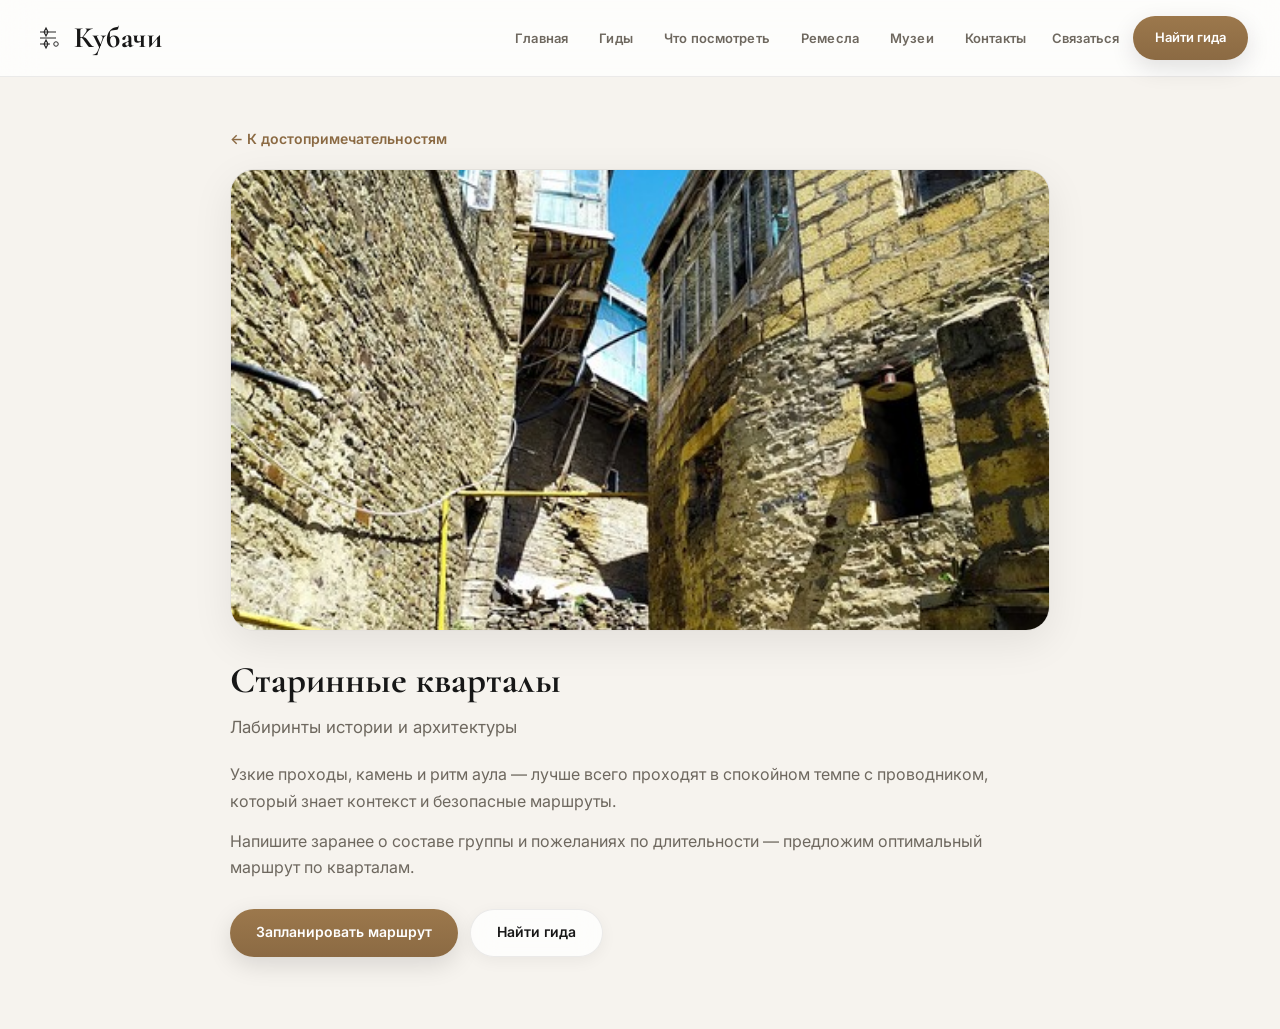
==== commit 75aa011e: "Update site content" ====
--- a/attr-quarters.html
+++ b/attr-quarters.html
@@ -74,13 +74,43 @@
     <main class="main main--subpage">
       <div class="container mc-detail-wrap">
         <a class="mc-detail-back" href="index.html#attractions-heading">← К достопримечательностям</a>
-        <figure class="mc-detail-cover">
-          <img
-            src="assets/kubachi-attr-02-quarters.png"
-            alt="Старинные кварталы Кубачи"
-            width="1200"
-            height="675"
-          />
+        <figure
+          class="mc-detail-cover quarters-gallery"
+          id="quartersGallery"
+          role="group"
+          aria-roledescription="карусель"
+          aria-label="Галерея: старинные кварталы"
+          tabindex="0"
+        >
+          <div class="quarters-gallery__viewport">
+            <img
+              class="quarters-gallery__img"
+              src="assets/kubachi-attr-02-quarters.png"
+              alt="Старинные кварталы Кубачи, исторический вид"
+              width="1200"
+              height="675"
+              decoding="async"
+            />
+          </div>
+          <button
+            type="button"
+            class="quarters-gallery__nav quarters-gallery__nav--prev"
+            aria-label="Предыдущее фото"
+          >
+            <svg width="20" height="20" viewBox="0 0 24 24" fill="none" stroke="currentColor" stroke-width="2" aria-hidden="true">
+              <path d="M15 6l-6 6 6 6" stroke-linecap="round" stroke-linejoin="round" />
+            </svg>
+          </button>
+          <button
+            type="button"
+            class="quarters-gallery__nav quarters-gallery__nav--next"
+            aria-label="Следующее фото"
+          >
+            <svg width="20" height="20" viewBox="0 0 24 24" fill="none" stroke="currentColor" stroke-width="2" aria-hidden="true">
+              <path d="M9 6l6 6-6 6" stroke-linecap="round" stroke-linejoin="round" />
+            </svg>
+          </button>
+          <div class="quarters-gallery__dots" aria-label="Номер слайда"></div>
         </figure>
         <h1 class="mc-detail-h1">Старинные кварталы</h1>
         <p class="mc-detail-lead">Лабиринты истории и архитектуры</p>
@@ -98,5 +128,6 @@
       </div>
     </main>
     <script src="js/subpage-nav.js"></script>
+    <script src="js/attr-quarters-gallery.js"></script>
   </body>
 </html>
--- a/styles.css
+++ b/styles.css
@@ -1985,6 +1985,7 @@
   width: 100%;
   aspect-ratio: 3 / 4;
   object-fit: cover;
+  object-position: center 24%;
   display: block;
 }
 
@@ -2456,9 +2457,9 @@
 }
 
 .mc-detail-cover {
+  margin: 0 0 clamp(22px, 3vw, 28px);
   border-radius: var(--radius-lg);
   overflow: hidden;
-  margin-bottom: clamp(22px, 3vw, 28px);
   border: 1px solid var(--color-border);
   box-shadow: var(--shadow-card);
 }
@@ -2468,6 +2469,143 @@
   display: block;
   aspect-ratio: 16 / 9;
   object-fit: cover;
+}
+
+/* Галерея «Старинные кварталы» (attr-quarters) */
+.mc-detail-cover.quarters-gallery {
+  position: relative;
+  padding: 0;
+}
+
+.quarters-gallery__viewport {
+  position: relative;
+  aspect-ratio: 16 / 9;
+  background: linear-gradient(145deg, #ebe6df 0%, #ddd6cc 100%);
+}
+
+.quarters-gallery__img {
+  width: 100%;
+  height: 100%;
+  display: block;
+  object-fit: cover;
+  transition: opacity 0.4s ease;
+}
+
+@media (prefers-reduced-motion: reduce) {
+  .quarters-gallery__img {
+    transition: none;
+  }
+}
+
+.quarters-gallery__img.quarters-gallery__img--hidden {
+  opacity: 0;
+}
+
+.quarters-gallery__nav {
+  position: absolute;
+  top: 50%;
+  transform: translateY(-50%);
+  z-index: 2;
+  width: 44px;
+  height: 44px;
+  padding: 0;
+  display: flex;
+  align-items: center;
+  justify-content: center;
+  border: 1px solid rgba(255, 255, 255, 0.45);
+  border-radius: 50%;
+  background: rgba(255, 255, 255, 0.82);
+  color: var(--color-accent-bronze);
+  cursor: pointer;
+  box-shadow: 0 6px 22px rgba(0, 0, 0, 0.1);
+  backdrop-filter: blur(10px);
+  -webkit-backdrop-filter: blur(10px);
+  transition:
+    transform 0.22s ease,
+    background 0.22s ease,
+    box-shadow 0.22s ease,
+    border-color 0.22s ease;
+}
+
+.quarters-gallery__nav:hover {
+  background: rgba(255, 255, 255, 0.95);
+  border-color: rgba(255, 255, 255, 0.65);
+  box-shadow: 0 10px 28px rgba(0, 0, 0, 0.12);
+  transform: translateY(-50%) scale(1.06);
+}
+
+.quarters-gallery__nav:focus-visible {
+  outline: 2px solid var(--color-accent-bronze);
+  outline-offset: 3px;
+}
+
+.quarters-gallery__nav:active {
+  transform: translateY(-50%) scale(0.98);
+}
+
+.quarters-gallery__nav--prev {
+  left: clamp(10px, 2.5vw, 16px);
+}
+
+.quarters-gallery__nav--next {
+  right: clamp(10px, 2.5vw, 16px);
+}
+
+.quarters-gallery--single .quarters-gallery__nav {
+  display: none;
+}
+
+.quarters-gallery__dots {
+  position: absolute;
+  bottom: clamp(10px, 2vw, 14px);
+  left: 50%;
+  transform: translateX(-50%);
+  z-index: 2;
+  display: flex;
+  flex-wrap: wrap;
+  justify-content: center;
+  gap: 8px;
+  max-width: calc(100% - 100px);
+  pointer-events: auto;
+}
+
+.quarters-gallery__dot {
+  width: 8px;
+  height: 8px;
+  padding: 0;
+  border: none;
+  border-radius: 50%;
+  cursor: pointer;
+  background: rgba(255, 255, 255, 0.5);
+  box-shadow:
+    0 0 0 1px rgba(0, 0, 0, 0.12),
+    0 2px 8px rgba(0, 0, 0, 0.08);
+  transition:
+    transform 0.2s ease,
+    background 0.2s ease,
+    box-shadow 0.2s ease;
+}
+
+.quarters-gallery__dot:hover {
+  background: rgba(255, 255, 255, 0.75);
+  transform: scale(1.12);
+}
+
+.quarters-gallery__dot--active {
+  background: rgba(255, 255, 255, 0.95);
+  box-shadow:
+    0 0 0 1px rgba(139, 106, 67, 0.35),
+    0 2px 10px rgba(0, 0, 0, 0.12);
+  transform: scale(1.18);
+}
+
+.quarters-gallery__dot:focus-visible {
+  outline: 2px solid var(--color-accent-bronze);
+  outline-offset: 2px;
+}
+
+.quarters-gallery--single .quarters-gallery__dots {
+  display: none;
 }
 
 .mc-detail-h1 {
